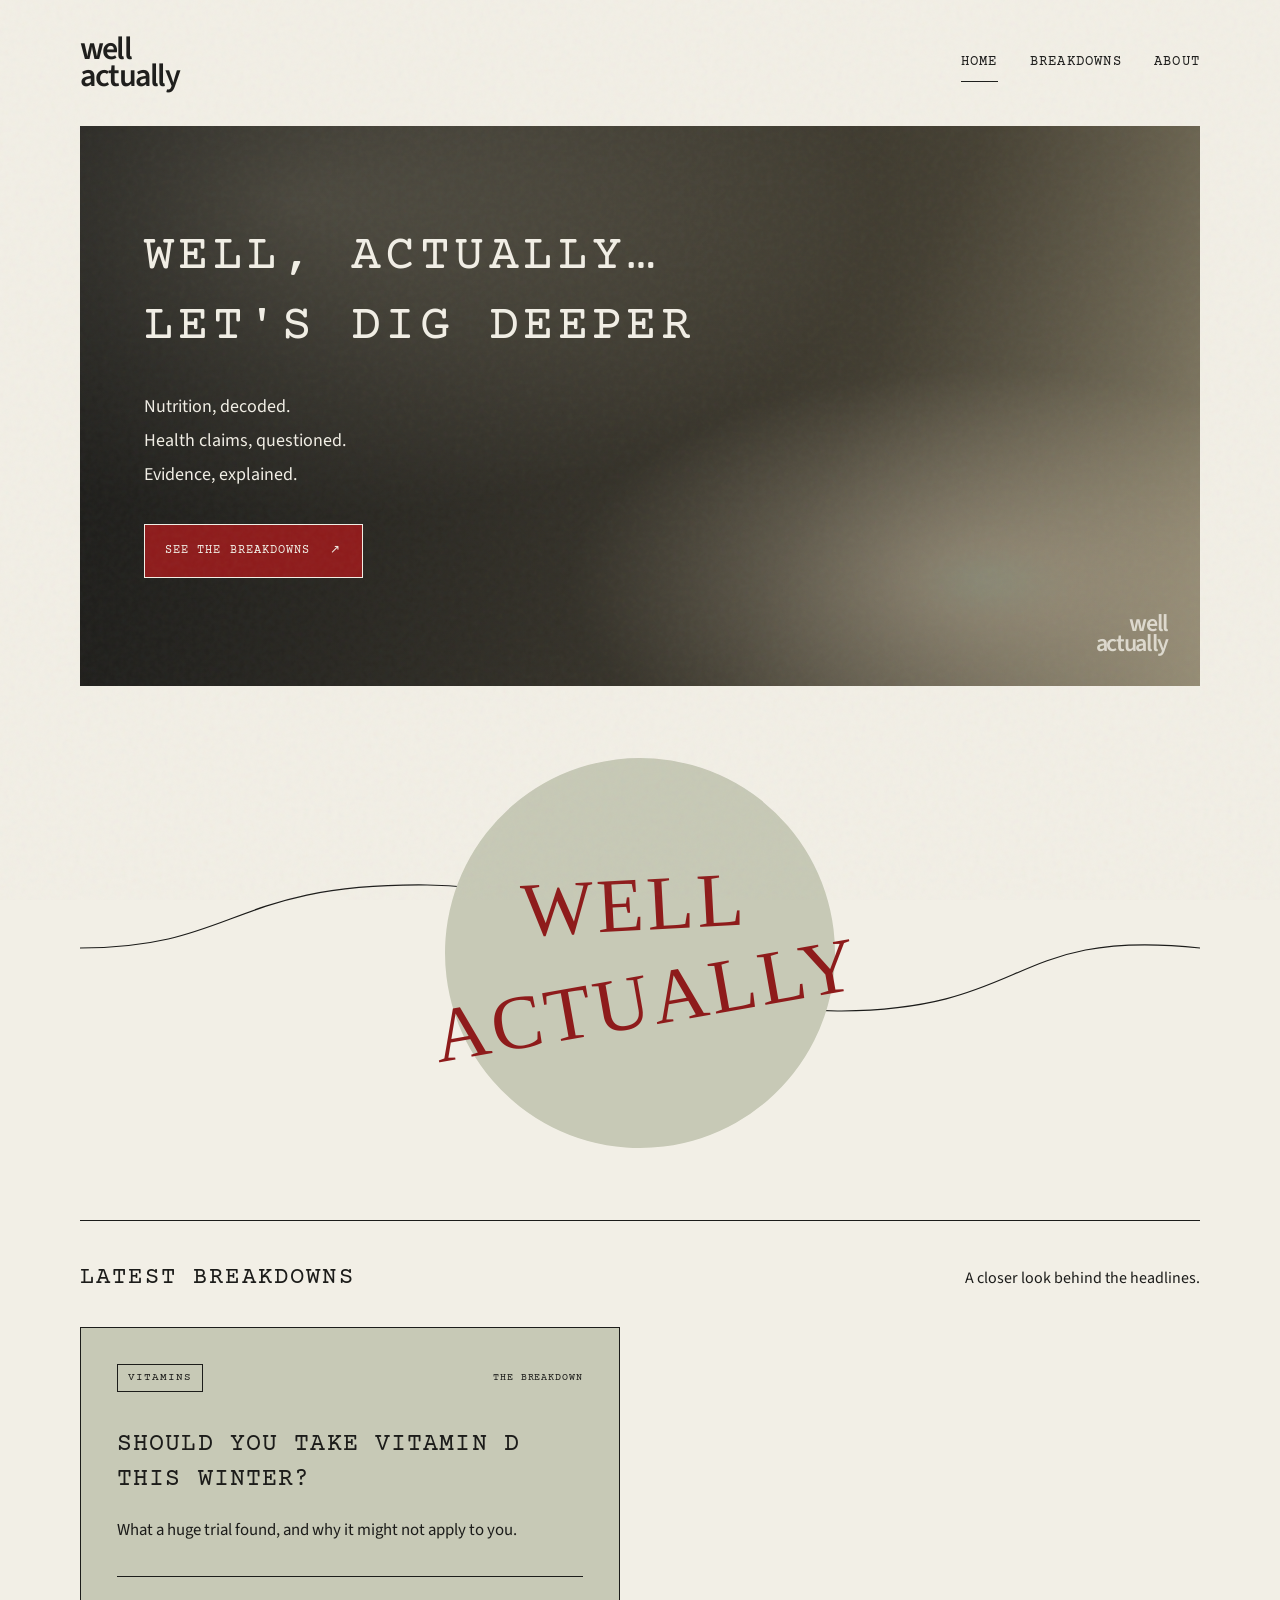
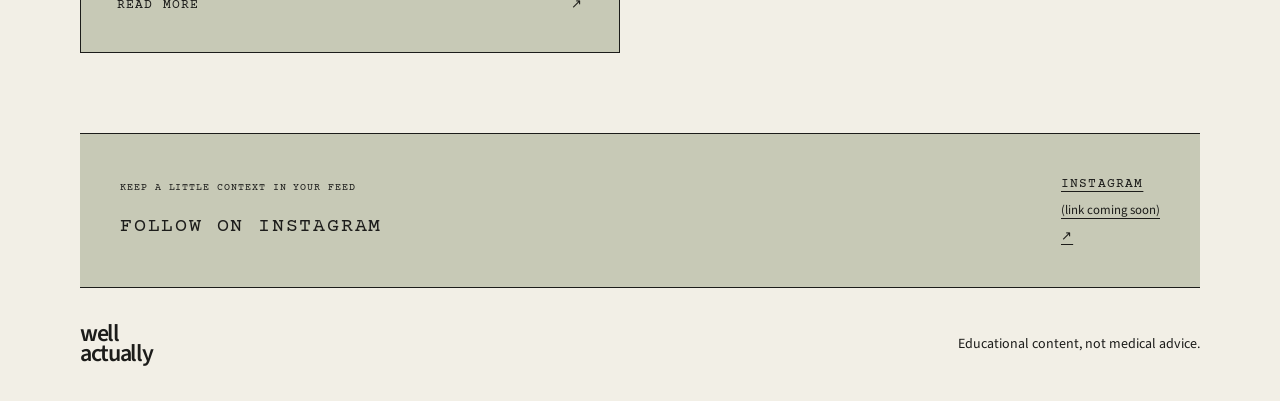
==== index.html @ b3b1f27c "Well Actually Restyle homepage to match Instagram" ====
<!DOCTYPE html>
<html lang="en">
<head>
  <meta charset="UTF-8">
  <meta name="viewport" content="width=device-width, initial-scale=1">
  <meta name="description" content="Well Actually breaks down health and fitness research in plain English. Less hype. More context.">
  <title>Well Actually — Less hype. More context.</title>
  <link rel="preconnect" href="https://fonts.googleapis.com">
  <link rel="preconnect" href="https://fonts.gstatic.com" crossorigin>
  <link href="https://fonts.googleapis.com/css2?family=Chewy&family=Courier+Prime:wght@400;700&family=Source+Sans+3:wght@400;500;600;700&display=swap" rel="stylesheet">
  <link rel="stylesheet" href="style.css">
</head>
<body>
  <a class="skip-link" href="#main">Skip to content</a>

  <!-- Reuse this header and navigation on future pages. -->
  <header class="site-header container">
    <a class="site-name" href="index.html" aria-label="Well Actually home"><span>well</span><span>actually</span></a>
    <nav aria-label="Main navigation">
      <a href="index.html" aria-current="page">Home</a>
      <a href="breakdowns/index.html">Breakdowns</a>
      <a href="about.html">About</a>
    </nav>
  </header>

  <main id="main" class="container">
    <section class="hero" aria-labelledby="hero-title">
      <div class="hero-content">
        <h1 id="hero-title">WELL, ACTUALLY…<br>LET'S DIG DEEPER</h1>
        <p class="hero-summary">Nutrition, decoded.<br>Health claims, questioned.<br>Evidence, explained.</p>
        <a class="button" href="#latest-breakdowns">SEE THE BREAKDOWNS <span aria-hidden="true">↗</span></a>
      </div>
      <span class="hero-watermark" aria-hidden="true">well<br>actually</span>
    </section>

    <!-- A single hand-lettered accent, inspired by the Instagram reel cover. -->
    <div class="brand-interlude" aria-hidden="true">
      <div class="brand-circle"><span>WELL</span><span>ACTUALLY</span></div>
      <svg class="wave-divider" viewBox="0 0 1000 180" fill="none" preserveAspectRatio="none">
        <path d="M0 85 C140 85 135 20 310 22 S510 150 680 148 S830 65 1000 85" />
      </svg>
    </div>

    <section class="latest" id="latest-breakdowns" aria-labelledby="latest-title">
      <div class="section-heading">
        <h2 id="latest-title">Latest breakdowns</h2>
        <p>A closer look behind the headlines.</p>
      </div>
      <!-- Add future articles inside this grid using the same card structure. -->
      <div class="card-grid">
        <article class="breakdown-card">
          <div class="card-top"><span class="tag">Vitamins</span><span class="card-label">The breakdown</span></div>
          <h3>Should you take vitamin D this winter?</h3>
          <p>What a huge trial found, and why it might not apply to you.</p>
          <a class="read-more" href="breakdowns/vitamin-d.html">Read more <span aria-hidden="true">↗</span><span class="visually-hidden"> about vitamin D this winter</span></a>
        </article>
      </div>
    </section>

    <section class="instagram" id="instagram" aria-labelledby="instagram-title">
      <div>
        <p class="eyebrow">Keep a little context in your feed</p>
        <h2 id="instagram-title">Follow on Instagram</h2>
      </div>
      <!-- Replace this placeholder with the real Instagram profile URL. -->
      <a class="instagram-link" href="#instagram">Instagram <span class="placeholder">(link coming soon)</span> <span aria-hidden="true">↗</span></a>
    </section>
  </main>

  <!-- Reuse this footer, including the disclaimer, on every page. -->
  <footer class="site-footer container">
    <a class="footer-name" href="index.html" aria-label="Well Actually home"><span>well</span><span>actually</span></a>
    <p>Educational content, not medical advice.</p>
  </footer>
</body>
</html>
---- style.css ----
/* Brand palette: change colours here to update the entire homepage. */
:root {
  --color-paper: #F2EFE6;
  --color-ink: #1C1C1A;
  --color-sage: #C7C9B6;
  --color-accent: #8E1B1B;
  --color-sepia: #4A4536;
}

/* Small screens are the default. Wider layouts are added at the end. */
* { box-sizing: border-box; }
html { scroll-behavior: smooth; }
body { margin: 0; background: var(--color-paper); color: var(--color-ink); font-family: 'Source Sans 3', Arial, sans-serif; font-size: 1.125rem; line-height: 1.6; }
/* Inline SVG noise adds paper grain without downloading an image.
   It never captures clicks or changes the document layout. */
body::after { content: ''; position: fixed; inset: 0; z-index: 10; pointer-events: none; opacity: .055; background-image: url("data:image/svg+xml,%3Csvg viewBox='0 0 180 180' xmlns='http://www.w3.org/2000/svg'%3E%3Cfilter id='grain'%3E%3CfeTurbulence type='fractalNoise' baseFrequency='.85' numOctaves='3' stitchTiles='stitch'/%3E%3C/filter%3E%3Cpath filter='url(%23grain)' opacity='.8' d='M0 0h180v180H0z'/%3E%3C/svg%3E"); }
a { color: inherit; text-underline-offset: .3em; }
a:hover { color: var(--color-accent); }
a:focus-visible { outline: 2px solid currentColor; outline-offset: 6px; }
h1, h2, h3, nav, .eyebrow, .tag, .card-label, .button, .read-more, .instagram-link { font-family: 'Courier Prime', 'Courier New', monospace; font-weight: 400; text-transform: uppercase; letter-spacing: .09em; }
h1, h2, h3, p { margin-top: 0; }
.container { width: min(1120px, calc(100% - 40px)); margin-inline: auto; }
.site-header { display: flex; flex-wrap: wrap; justify-content: space-between; align-items: center; gap: 24px; padding-block: 28px; }
/* The lowercase stacked logo is intentionally different from the headings. */
.site-name, .footer-name, .hero-watermark { font-family: 'Source Sans 3', Arial, sans-serif; font-weight: 600; line-height: .85; letter-spacing: -.055em; text-decoration: none; }
.site-name { font-size: 2rem; }
.site-name span, .footer-name span { display: block; }
nav { display: flex; flex-wrap: wrap; gap: 20px; font-size: .75rem; }
nav a { text-decoration: none; padding-block: 7px; }
nav a[aria-current='page'] { border-bottom: 1px solid var(--color-ink); }
.hero { position: relative; isolation: isolate; overflow: hidden; background: var(--color-sepia); color: var(--color-paper); padding: 64px 24px 100px; min-height: 490px; display: flex; align-items: center; }
/* Drop your photo at images/hero.jpg. If absent, the gradients remain visible.
   The dark overlay keeps the headline legible over both the photo and fallback. */
.hero::before { content: ''; position: absolute; inset: -12px; z-index: -2; background-image: url('images/hero.jpg'), radial-gradient(ellipse at 80% 80%, var(--color-paper) 0%, transparent 32%), radial-gradient(ellipse at 20% 15%, var(--color-sage) 0%, transparent 45%), linear-gradient(115deg, var(--color-ink), var(--color-sepia) 65%, var(--color-sage)); background-size: cover; background-position: center; filter: blur(3px) sepia(.45); }
.hero::after { content: ''; position: absolute; inset: 0; z-index: -1; background: linear-gradient(90deg, color-mix(in srgb, var(--color-ink) 85%, transparent), color-mix(in srgb, var(--color-sepia) 55%, transparent)); }
.hero-content { max-width: 760px; }
h1 { font-size: clamp(1.65rem, 4vw, 3.1rem); line-height: 1.4; margin-bottom: 28px; }
.hero-summary { font-size: 1.125rem; line-height: 1.9; margin-bottom: 32px; }
.button { display: inline-flex; align-items: center; gap: 20px; padding: 16px 20px; background: var(--color-accent); color: var(--color-paper); font-size: .75rem; text-decoration: none; border: 1px solid var(--color-paper); }
.button:hover { background: var(--color-paper); color: var(--color-accent); }
.hero-watermark { position: absolute; right: 24px; bottom: 24px; font-size: 1.5rem; text-align: right; opacity: .8; }
/* Only this one decorative brand moment uses the marker-style font. */
.brand-interlude { position: relative; display: grid; place-items: center; padding-block: 60px; }
.brand-circle { position: relative; z-index: 1; width: min(340px, 85%); aspect-ratio: 1; border-radius: 50%; background: var(--color-sage); color: var(--color-accent); display: flex; flex-direction: column; align-items: center; justify-content: center; font-family: 'Chewy', cursive; font-size: clamp(2.5rem, 10vw, 4.4rem); line-height: 1.25; letter-spacing: .04em; transform: rotate(-7deg); }
.brand-circle span:first-child { transform: rotate(4deg); }
.brand-circle span:last-child { transform: rotate(-3deg); }
.wave-divider { position: absolute; width: 100%; height: 180px; top: 50%; transform: translateY(-50%); color: var(--color-ink); }
.wave-divider path { stroke: currentColor; stroke-width: 1.2; vector-effect: non-scaling-stroke; stroke-linecap: round; }
.latest { border-top: 1px solid var(--color-ink); padding-block: 36px 64px; scroll-margin-top: 24px; }
.section-heading { margin-bottom: 32px; }
h2 { font-size: 1.5rem; line-height: 1.4; margin-bottom: 12px; }
.section-heading p { font-size: 1rem; margin: 0; }
/* Future cards flow into additional columns when there is enough room. */
.card-grid { display: grid; grid-template-columns: repeat(auto-fit, minmax(min(100%, 320px), 1fr)); gap: 24px; }
.breakdown-card { display: flex; flex-direction: column; max-width: 540px; padding: 28px; background: var(--color-sage); border: 1px solid var(--color-ink); }
.card-top { display: flex; flex-wrap: wrap; align-items: center; justify-content: space-between; gap: 12px; margin-bottom: 36px; }
.tag { border: 1px solid var(--color-ink); padding: 4px 10px; font-size: .7rem; }
.card-label { font-size: .65rem; }
h3 { font-size: 1.55rem; line-height: 1.4; margin-bottom: 20px; letter-spacing: .045em; }
.breakdown-card p { font-size: 1.05rem; margin-bottom: 32px; }
.read-more { display: flex; justify-content: space-between; margin-top: auto; padding-top: 18px; border-top: 1px solid var(--color-ink); font-size: .8rem; text-decoration: none; }
.read-more:hover { text-decoration: underline; }
.instagram { display: flex; flex-wrap: wrap; justify-content: space-between; align-items: center; gap: 28px; padding: 32px 24px; background: var(--color-sage); border-block: 1px solid var(--color-ink); }
.eyebrow { font-size: .65rem; margin-bottom: 16px; }
.instagram h2 { margin: 0; font-size: 1.25rem; }
.instagram-link { font-size: .8rem; }
.placeholder { display: block; margin-block: 6px; font-family: 'Source Sans 3', Arial, sans-serif; text-transform: none; letter-spacing: 0; }
.site-footer { display: flex; flex-wrap: wrap; justify-content: space-between; align-items: center; gap: 24px; padding-block: 36px; }
.footer-name { font-size: 1.5rem; }
.site-footer p { font-size: .875rem; margin: 0; }
/* Hidden labels remain readable by assistive technology. */
.visually-hidden, .skip-link:not(:focus) { position: absolute; width: 1px; height: 1px; padding: 0; overflow: hidden; clip-path: inset(50%); white-space: nowrap; }
.skip-link:focus { display: block; padding: 12px 20px; background: var(--color-ink); color: var(--color-paper); }
@media (min-width: 720px) {
  .container { width: min(1120px, calc(100% - 96px)); }
  .site-header { padding-block: 36px; }
  nav { gap: 32px; font-size: .85rem; }
  .hero { padding: 88px 64px 100px; min-height: 560px; }
  .hero-watermark { right: 32px; bottom: 32px; }
  .brand-interlude { padding-block: 72px; }
  .brand-circle { width: 390px; font-size: 4.8rem; }
  .section-heading { display: flex; align-items: baseline; justify-content: space-between; gap: 24px; }
  .section-heading h2 { margin: 0; }
  .breakdown-card { padding: 36px; }
  .latest { padding-block: 40px 80px; }
  .instagram { padding: 40px; }
}
@media (prefers-reduced-motion: reduce) {
  html { scroll-behavior: auto; }
}
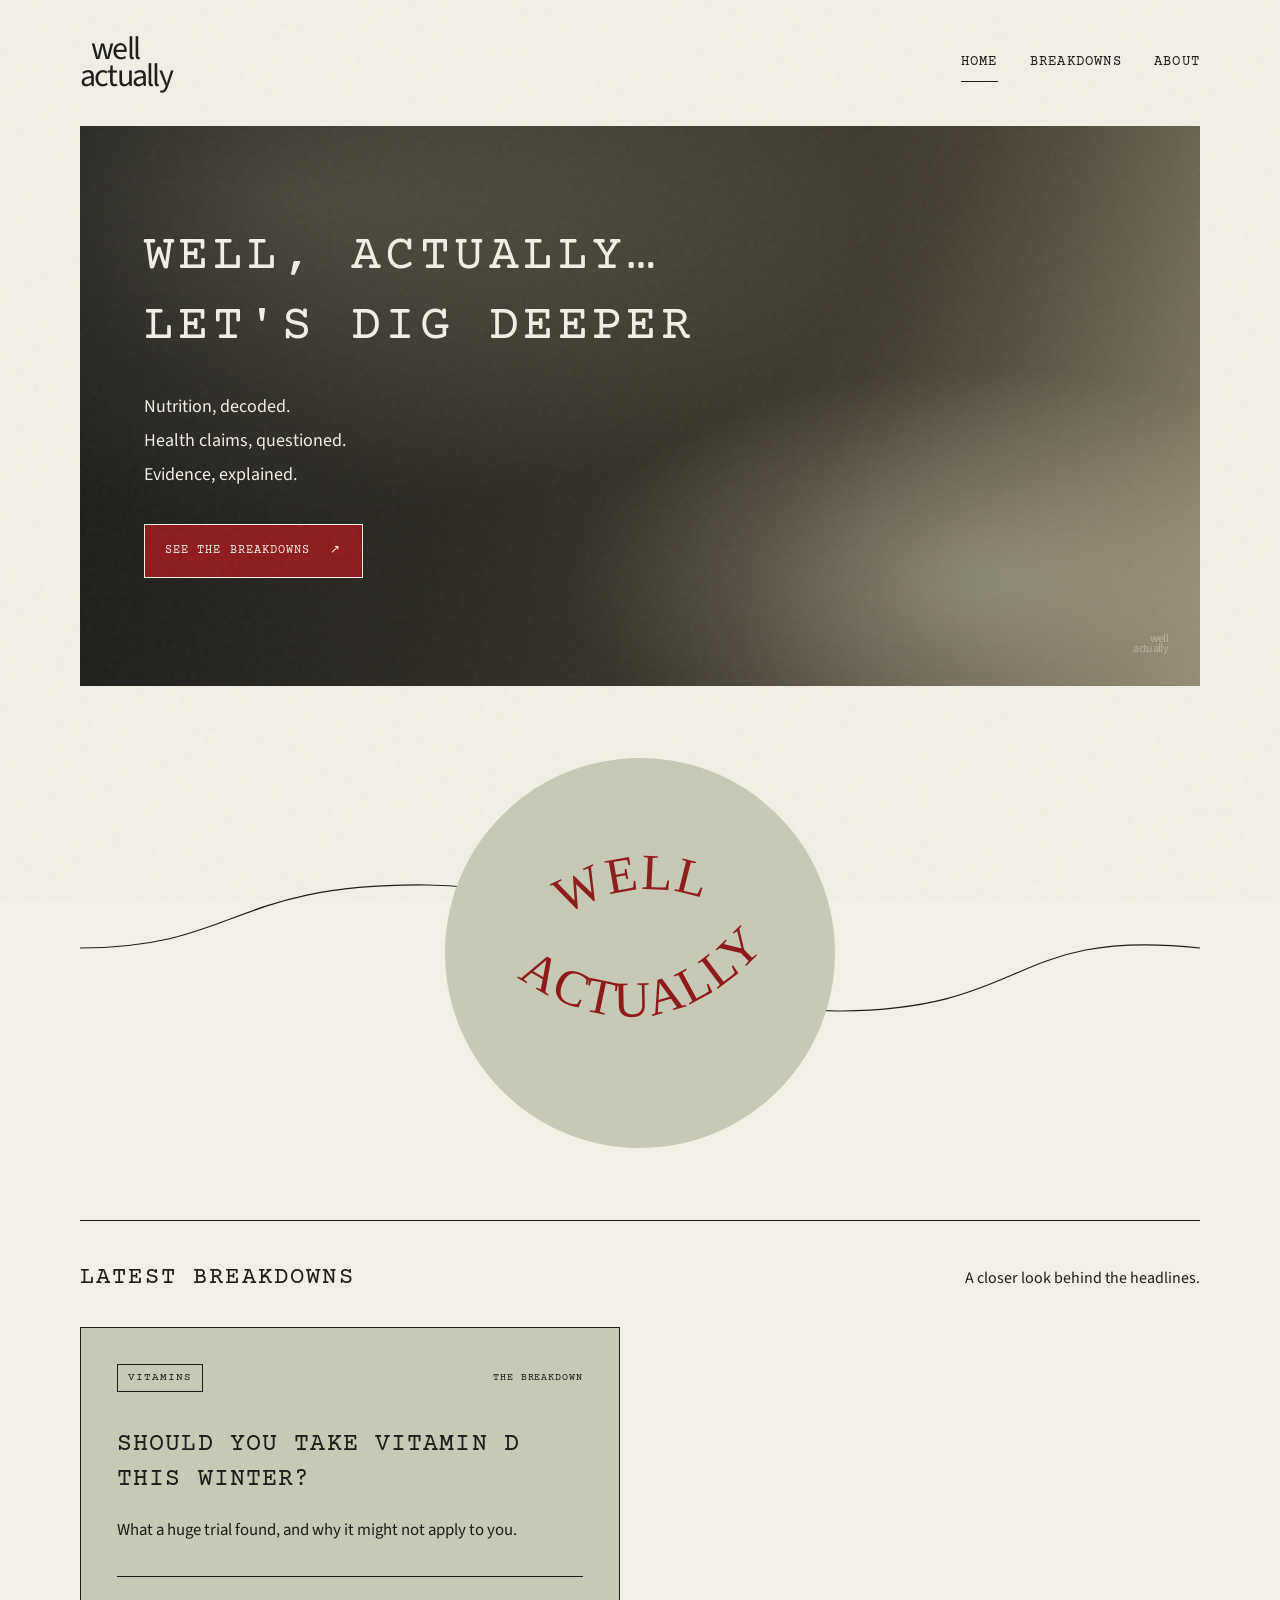
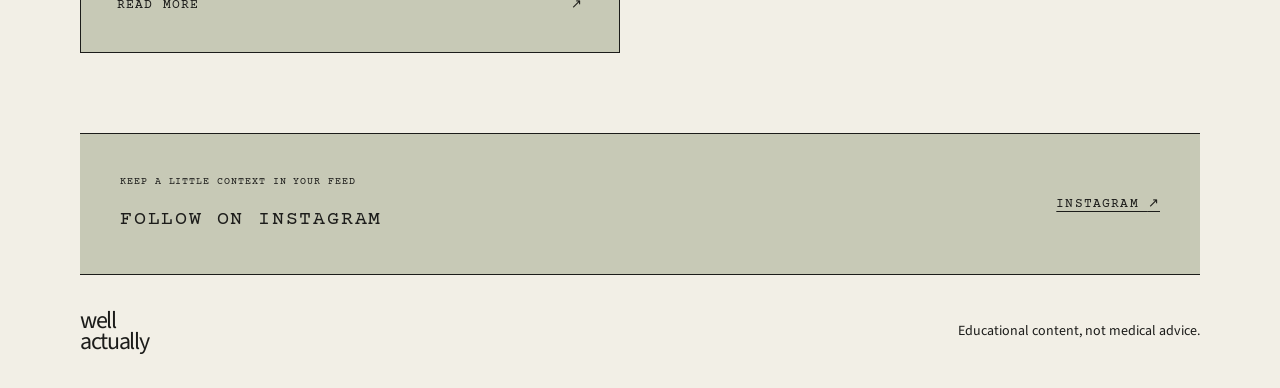
==== commit 1b691763: "Fixed Fix watermark, circle text and Instagram link" ====
--- a/index.html
+++ b/index.html
@@ -30,12 +30,21 @@
         <p class="hero-summary">Nutrition, decoded.<br>Health claims, questioned.<br>Evidence, explained.</p>
         <a class="button" href="#latest-breakdowns">SEE THE BREAKDOWNS <span aria-hidden="true">↗</span></a>
       </div>
-      <span class="hero-watermark" aria-hidden="true">well<br>actually</span>
+      <span class="hero-watermark" aria-hidden="true"><span>well</span><span>actually</span></span>
     </section>
 
     <!-- A single hand-lettered accent, inspired by the Instagram reel cover. -->
     <div class="brand-interlude" aria-hidden="true">
-      <div class="brand-circle"><span>WELL</span><span>ACTUALLY</span></div>
+      <div class="brand-circle">
+        <svg class="brand-lettering" viewBox="0 0 300 300" role="presentation" aria-hidden="true">
+          <defs>
+            <path id="brand-top-curve" d="M 38 158 Q 150 45 262 158" />
+            <path id="brand-bottom-curve" d="M 38 142 Q 150 255 262 142" />
+          </defs>
+          <text><textPath href="#brand-top-curve" startOffset="50%" text-anchor="middle">WELL</textPath></text>
+          <text><textPath href="#brand-bottom-curve" startOffset="50%" text-anchor="middle">ACTUALLY</textPath></text>
+        </svg>
+      </div>
       <svg class="wave-divider" viewBox="0 0 1000 180" fill="none" preserveAspectRatio="none">
         <path d="M0 85 C140 85 135 20 310 22 S510 150 680 148 S830 65 1000 85" />
       </svg>
@@ -62,8 +71,7 @@
         <p class="eyebrow">Keep a little context in your feed</p>
         <h2 id="instagram-title">Follow on Instagram</h2>
       </div>
-      <!-- Replace this placeholder with the real Instagram profile URL. -->
-      <a class="instagram-link" href="#instagram">Instagram <span class="placeholder">(link coming soon)</span> <span aria-hidden="true">↗</span></a>
+      <a class="instagram-link" href="https://www.instagram.com/well.actually.info/" target="_blank" rel="noopener noreferrer">Instagram <span aria-hidden="true">↗</span></a>
     </section>
   </main>
 
--- a/style.css
+++ b/style.css
@@ -22,9 +22,10 @@
 .container { width: min(1120px, calc(100% - 40px)); margin-inline: auto; }
 .site-header { display: flex; flex-wrap: wrap; justify-content: space-between; align-items: center; gap: 24px; padding-block: 28px; }
 /* The lowercase stacked logo is intentionally different from the headings. */
-.site-name, .footer-name, .hero-watermark { font-family: 'Source Sans 3', Arial, sans-serif; font-weight: 600; line-height: .85; letter-spacing: -.055em; text-decoration: none; }
+.site-name, .footer-name, .hero-watermark { font-family: 'Source Sans 3', Arial, sans-serif; font-weight: 400; line-height: .85; letter-spacing: -.055em; text-decoration: none; }
 .site-name { font-size: 2rem; }
 .site-name span, .footer-name span { display: block; }
+.site-name span:first-child, .hero-watermark span:first-child { margin-left: .35em; }
 nav { display: flex; flex-wrap: wrap; gap: 20px; font-size: .75rem; }
 nav a { text-decoration: none; padding-block: 7px; }
 nav a[aria-current='page'] { border-bottom: 1px solid var(--color-ink); }
@@ -38,12 +39,13 @@
 .hero-summary { font-size: 1.125rem; line-height: 1.9; margin-bottom: 32px; }
 .button { display: inline-flex; align-items: center; gap: 20px; padding: 16px 20px; background: var(--color-accent); color: var(--color-paper); font-size: .75rem; text-decoration: none; border: 1px solid var(--color-paper); }
 .button:hover { background: var(--color-paper); color: var(--color-accent); }
-.hero-watermark { position: absolute; right: 24px; bottom: 24px; font-size: 1.5rem; text-align: right; opacity: .8; }
+.hero-watermark { position: absolute; right: 24px; bottom: 24px; font-size: .75rem; text-align: right; opacity: .4; }
+.hero-watermark span { display: block; }
 /* Only this one decorative brand moment uses the marker-style font. */
 .brand-interlude { position: relative; display: grid; place-items: center; padding-block: 60px; }
-.brand-circle { position: relative; z-index: 1; width: min(340px, 85%); aspect-ratio: 1; border-radius: 50%; background: var(--color-sage); color: var(--color-accent); display: flex; flex-direction: column; align-items: center; justify-content: center; font-family: 'Chewy', cursive; font-size: clamp(2.5rem, 10vw, 4.4rem); line-height: 1.25; letter-spacing: .04em; transform: rotate(-7deg); }
-.brand-circle span:first-child { transform: rotate(4deg); }
-.brand-circle span:last-child { transform: rotate(-3deg); }
+.brand-circle { position: relative; z-index: 1; width: min(340px, 85%); aspect-ratio: 1; border-radius: 50%; overflow: hidden; background: var(--color-sage); color: var(--color-accent); transform: rotate(-7deg); }
+.brand-lettering { display: block; width: 100%; height: 100%; overflow: visible; }
+.brand-lettering text { fill: currentColor; font-family: 'Chewy', cursive; font-size: 39px; letter-spacing: 1px; }
 .wave-divider { position: absolute; width: 100%; height: 180px; top: 50%; transform: translateY(-50%); color: var(--color-ink); }
 .wave-divider path { stroke: currentColor; stroke-width: 1.2; vector-effect: non-scaling-stroke; stroke-linecap: round; }
 .latest { border-top: 1px solid var(--color-ink); padding-block: 36px 64px; scroll-margin-top: 24px; }
@@ -78,7 +80,7 @@
   .hero { padding: 88px 64px 100px; min-height: 560px; }
   .hero-watermark { right: 32px; bottom: 32px; }
   .brand-interlude { padding-block: 72px; }
-  .brand-circle { width: 390px; font-size: 4.8rem; }
+  .brand-circle { width: 390px; }
   .section-heading { display: flex; align-items: baseline; justify-content: space-between; gap: 24px; }
   .section-heading h2 { margin: 0; }
   .breakdown-card { padding: 36px; }
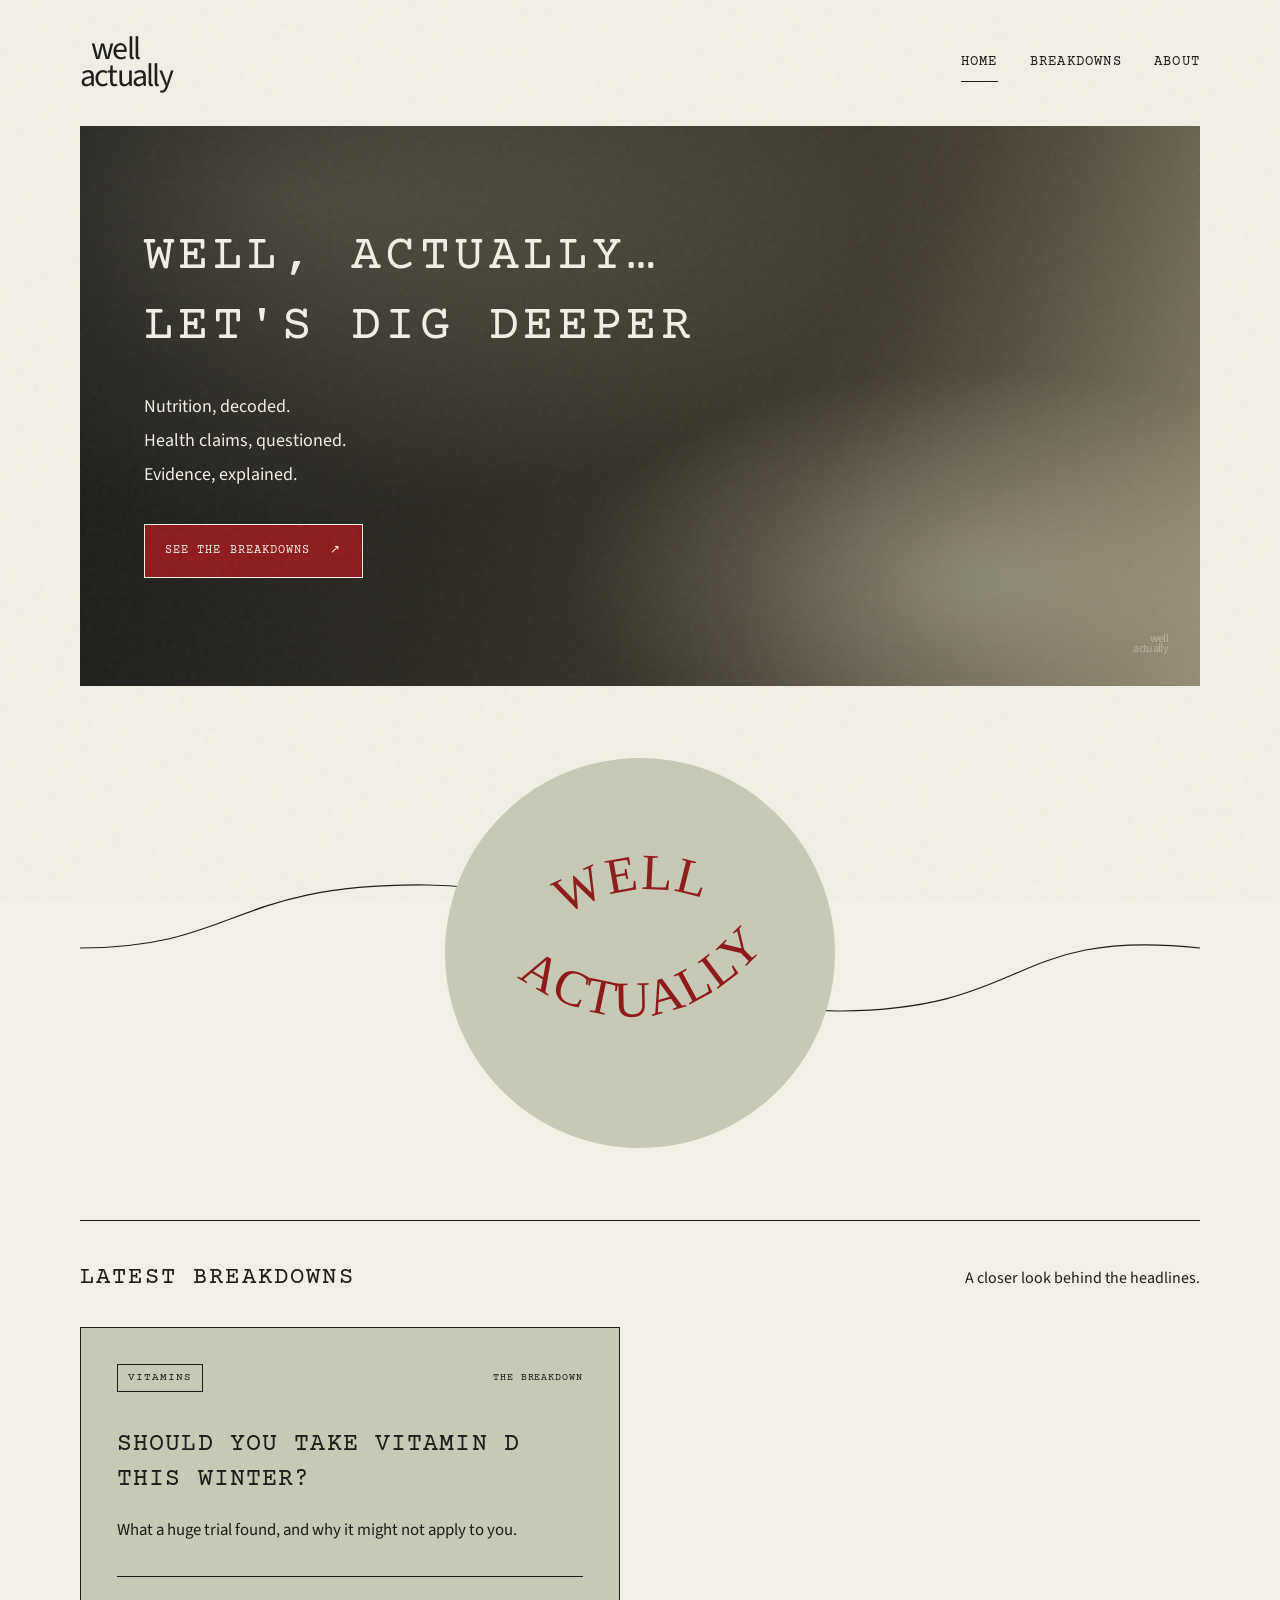
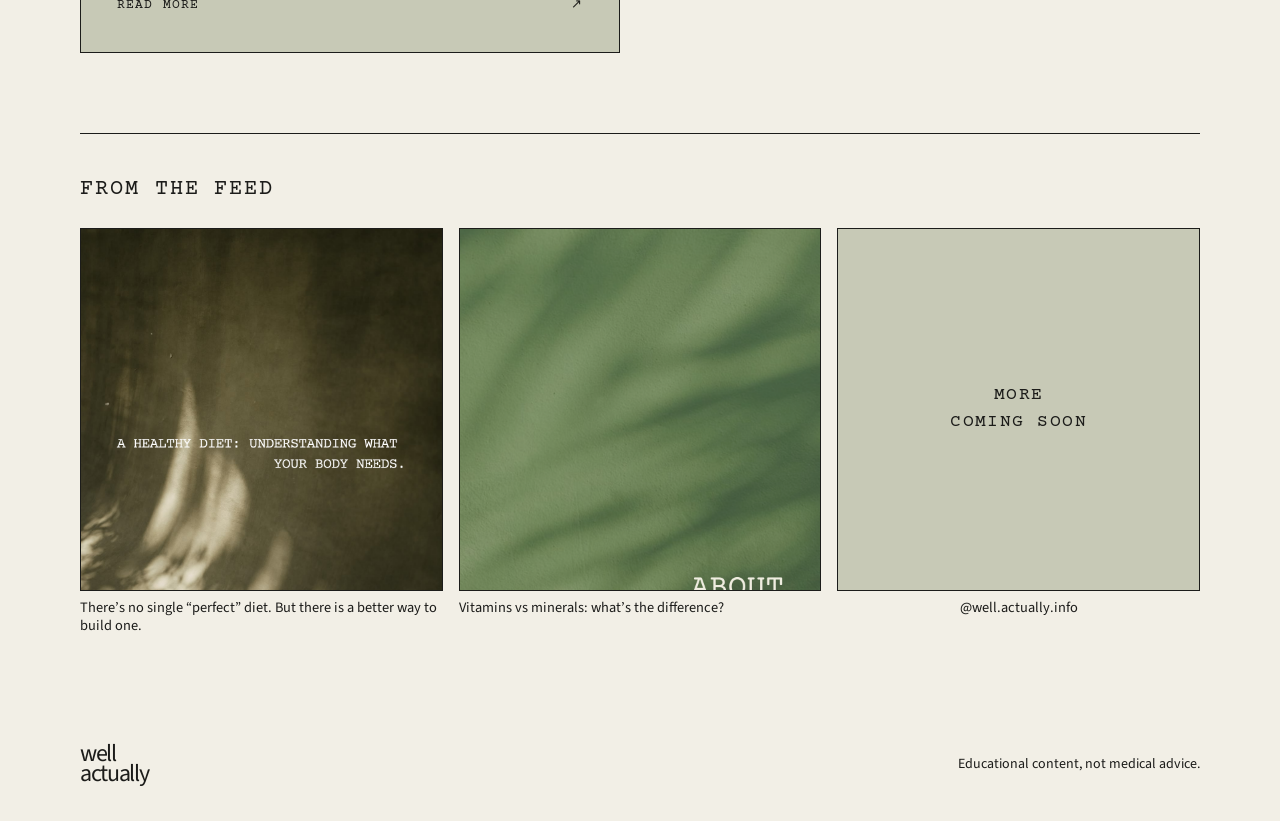
==== commit dd9deed3: "Add Instagram grid" ====
--- a/index.html
+++ b/index.html
@@ -18,7 +18,7 @@
     <a class="site-name" href="index.html" aria-label="Well Actually home"><span>well</span><span>actually</span></a>
     <nav aria-label="Main navigation">
       <a href="index.html" aria-current="page">Home</a>
-      <a href="breakdowns/index.html">Breakdowns</a>
+      <a href="breakdowns.html">Breakdowns</a>
       <a href="about.html">About</a>
     </nav>
   </header>
@@ -66,12 +66,26 @@
       </div>
     </section>
 
-    <section class="instagram" id="instagram" aria-labelledby="instagram-title">
-      <div>
-        <p class="eyebrow">Keep a little context in your feed</p>
-        <h2 id="instagram-title">Follow on Instagram</h2>
+    <section class="feed-section" id="instagram" aria-labelledby="feed-title">
+      <h2 id="feed-title">From the Feed</h2>
+      <div class="feed-grid">
+        <!-- To add a post, copy one .feed-tile block and paste it before .more-tile.
+             Replace its image, alt text, Instagram URL and caption. Keep .more-tile last. -->
+        <a class="feed-tile" href="https://www.instagram.com/p/DeOqAq1DMah/?utm_source=ig_web_copy_link&amp;xtok=MzRlODBiNWFlZA==&amp;srtk=MzRlODBiNWFlZA==" target="_blank" rel="noopener noreferrer">
+          <span class="feed-image-frame"><img src="images/instagram/post-1.jpg.png" alt="Health Diet" loading="lazy"></span>
+          <span class="feed-caption">There’s no single “perfect” diet. But there is a better way to build one.</span>
+        </a>
+
+        <a class="feed-tile" href="https://www.instagram.com/p/DehmZGQDOrT/?utm_source=ig_web_copy_link&amp;exln=MzRlODBiNWFlZA==&amp;srtk=MzRlODBiNWFlZA==" target="_blank" rel="noopener noreferrer">
+          <span class="feed-image-frame"><img src="images/instagram/post-2.jpg.png" alt="Micronutrients" loading="lazy"></span>
+          <span class="feed-caption">Vitamins vs minerals: what’s the difference?</span>
+        </a>
+
+        <a class="feed-tile more-tile" href="https://www.instagram.com/well.actually.info/" target="_blank" rel="noopener noreferrer">
+          <span class="more-square"><span>More<br>Coming Soon</span></span>
+          <span class="feed-caption">@well.actually.info</span>
+        </a>
       </div>
-      <a class="instagram-link" href="https://www.instagram.com/well.actually.info/" target="_blank" rel="noopener noreferrer">Instagram <span aria-hidden="true">↗</span></a>
     </section>
   </main>
 
--- a/style.css
+++ b/style.css
@@ -17,7 +17,7 @@
 a { color: inherit; text-underline-offset: .3em; }
 a:hover { color: var(--color-accent); }
 a:focus-visible { outline: 2px solid currentColor; outline-offset: 6px; }
-h1, h2, h3, nav, .eyebrow, .tag, .card-label, .button, .read-more, .instagram-link { font-family: 'Courier Prime', 'Courier New', monospace; font-weight: 400; text-transform: uppercase; letter-spacing: .09em; }
+h1, h2, h3, nav, .eyebrow, .tag, .card-label, .button, .read-more { font-family: 'Courier Prime', 'Courier New', monospace; font-weight: 400; text-transform: uppercase; letter-spacing: .09em; }
 h1, h2, h3, p { margin-top: 0; }
 .container { width: min(1120px, calc(100% - 40px)); margin-inline: auto; }
 .site-header { display: flex; flex-wrap: wrap; justify-content: space-between; align-items: center; gap: 24px; padding-block: 28px; }
@@ -62,14 +62,61 @@
 .breakdown-card p { font-size: 1.05rem; margin-bottom: 32px; }
 .read-more { display: flex; justify-content: space-between; margin-top: auto; padding-top: 18px; border-top: 1px solid var(--color-ink); font-size: .8rem; text-decoration: none; }
 .read-more:hover { text-decoration: underline; }
-.instagram { display: flex; flex-wrap: wrap; justify-content: space-between; align-items: center; gap: 28px; padding: 32px 24px; background: var(--color-sage); border-block: 1px solid var(--color-ink); }
 .eyebrow { font-size: .65rem; margin-bottom: 16px; }
-.instagram h2 { margin: 0; font-size: 1.25rem; }
-.instagram-link { font-size: .8rem; }
-.placeholder { display: block; margin-block: 6px; font-family: 'Source Sans 3', Arial, sans-serif; text-transform: none; letter-spacing: 0; }
+.feed-section { padding-block: 32px 56px; border-top: 1px solid var(--color-ink); }
+.feed-section h2 { margin-bottom: 20px; font-size: 1.35rem; }
+/* Keep two columns on phones and add a third column on wider screens. */
+.feed-grid { display: grid; grid-template-columns: repeat(2, minmax(0, 1fr)); gap: 12px; }
+.feed-tile { min-width: 0; display: flex; flex-direction: column; gap: 8px; color: var(--color-ink); text-decoration: none; }
+.feed-image-frame, .more-square { display: grid; aspect-ratio: 1; overflow: hidden; border: 1px solid var(--color-ink); background: var(--color-sage); }
+.feed-image-frame img { display: block; width: 100%; height: 100%; object-fit: cover; transition: transform 180ms ease, opacity 180ms ease; }
+.feed-tile:hover .feed-image-frame img, .feed-tile:focus-visible .feed-image-frame img { transform: scale(1.035); opacity: .9; }
+.feed-caption { display: -webkit-box; min-height: 2.6em; overflow: hidden; color: var(--color-ink); font-size: .9rem; line-height: 1.3; -webkit-box-orient: vertical; -webkit-line-clamp: 2; }
+.more-square { place-items: center; padding: 12px; background: var(--color-sage); }
+.more-square > span { font-family: 'Courier Prime', 'Courier New', monospace; font-size: clamp(.75rem, 3vw, 1.15rem); letter-spacing: .08em; line-height: 1.5; text-align: center; text-transform: uppercase; }
+.more-tile .feed-caption { text-align: center; }
 .site-footer { display: flex; flex-wrap: wrap; justify-content: space-between; align-items: center; gap: 24px; padding-block: 36px; }
 .footer-name { font-size: 1.5rem; }
 .site-footer p { font-size: .875rem; margin: 0; }
+/* Article pages reuse the same paper, grain, type and colours as the homepage. */
+.article-page { padding-bottom: 56px; }
+.article-header { max-width: 760px; padding-block: 48px 36px; border-bottom: 1px solid var(--color-ink); }
+.article-header .tag { display: inline-block; margin-bottom: 24px; }
+.article-header h1 { margin-bottom: 20px; }
+.article-intro { max-width: 620px; margin-bottom: 0; font-size: 1.15rem; }
+.article-content { max-width: 760px; }
+.article-section { padding-block: 32px; border-bottom: 1px solid var(--color-ink); }
+.article-section h2, .bottom-line h2, .reel-section h2 { font-size: 1.25rem; margin-bottom: 16px; }
+.article-section p, .bottom-line p, .sources li { max-width: 680px; margin-bottom: 0; }
+.bottom-line { margin-block: 32px; padding: 24px; background: var(--color-sage); border: 1px solid var(--color-ink); }
+.reel-section { padding-block: 32px; }
+.reel-placeholder { display: grid; min-height: 220px; place-items: center; padding: 24px; border: 1px dashed var(--color-ink); background: color-mix(in srgb, var(--color-sage) 45%, var(--color-paper)); font-family: 'Courier Prime', 'Courier New', monospace; font-size: .8rem; letter-spacing: .08em; text-align: center; }
+.back-link { display: inline-block; margin-top: 16px; font-family: 'Courier Prime', 'Courier New', monospace; font-size: .8rem; letter-spacing: .06em; text-transform: uppercase; }
+.sources ol { padding-left: 1.5rem; }
+.sources li + li { margin-top: 12px; }
+/* Listing and About pages share the homepage's editorial spacing and colors. */
+.listing-page, .about-page { padding-bottom: 56px; }
+.listing-header { max-width: 760px; padding-block: 48px 36px; border-bottom: 1px solid var(--color-ink); }
+.listing-header .eyebrow { margin-bottom: 14px; }
+.listing-header h1 { margin-bottom: 18px; }
+.listing-header > p:last-child { margin-bottom: 0; }
+.filter-bar { display: flex; flex-wrap: wrap; gap: 10px; padding-block: 24px; }
+.filter-button { min-height: 42px; padding: 9px 14px; border: 1px solid var(--color-ink); background: transparent; color: var(--color-ink); font-family: 'Courier Prime', 'Courier New', monospace; font-size: .75rem; letter-spacing: .08em; text-transform: uppercase; cursor: pointer; }
+.filter-button:hover, .filter-button[aria-pressed='true'] { background: var(--color-accent); color: var(--color-paper); border-color: var(--color-accent); }
+.filter-button:focus-visible { outline: 2px solid var(--color-accent); outline-offset: 3px; }
+.listing-grid { padding-bottom: 24px; }
+.listing-grid .breakdown-card[hidden] { display: none; }
+.filter-status { padding: 20px; border: 1px solid var(--color-ink); background: var(--color-sage); }
+.filter-status[hidden] { display: none; }
+.listing-grid h2 { font-size: 1.55rem; line-height: 1.4; margin-bottom: 20px; }
+.about-sections { max-width: 760px; }
+.about-section { padding-block: 32px; border-bottom: 1px solid var(--color-ink); }
+.about-section h2 { margin-bottom: 18px; font-size: 1.25rem; }
+.about-section p { margin-bottom: 0; }
+.study-checklist { margin: 0; padding-left: 1.25rem; }
+.study-checklist li { padding-block: 8px; }
+.study-checklist strong { display: block; font-family: 'Courier Prime', 'Courier New', monospace; font-size: .9rem; font-weight: 400; letter-spacing: .05em; text-transform: uppercase; }
+.study-checklist span { display: block; margin-top: 4px; }
 /* Hidden labels remain readable by assistive technology. */
 .visually-hidden, .skip-link:not(:focus) { position: absolute; width: 1px; height: 1px; padding: 0; overflow: hidden; clip-path: inset(50%); white-space: nowrap; }
 .skip-link:focus { display: block; padding: 12px 20px; background: var(--color-ink); color: var(--color-paper); }
@@ -85,8 +132,11 @@
   .section-heading h2 { margin: 0; }
   .breakdown-card { padding: 36px; }
   .latest { padding-block: 40px 80px; }
-  .instagram { padding: 40px; }
+  .feed-section { padding-block: 40px 72px; }
+  .feed-section h2 { margin-bottom: 24px; }
+  .feed-grid { grid-template-columns: repeat(3, minmax(0, 1fr)); gap: 16px; }
 }
 @media (prefers-reduced-motion: reduce) {
   html { scroll-behavior: auto; }
+  .feed-image-frame img { transition: none; }
 }
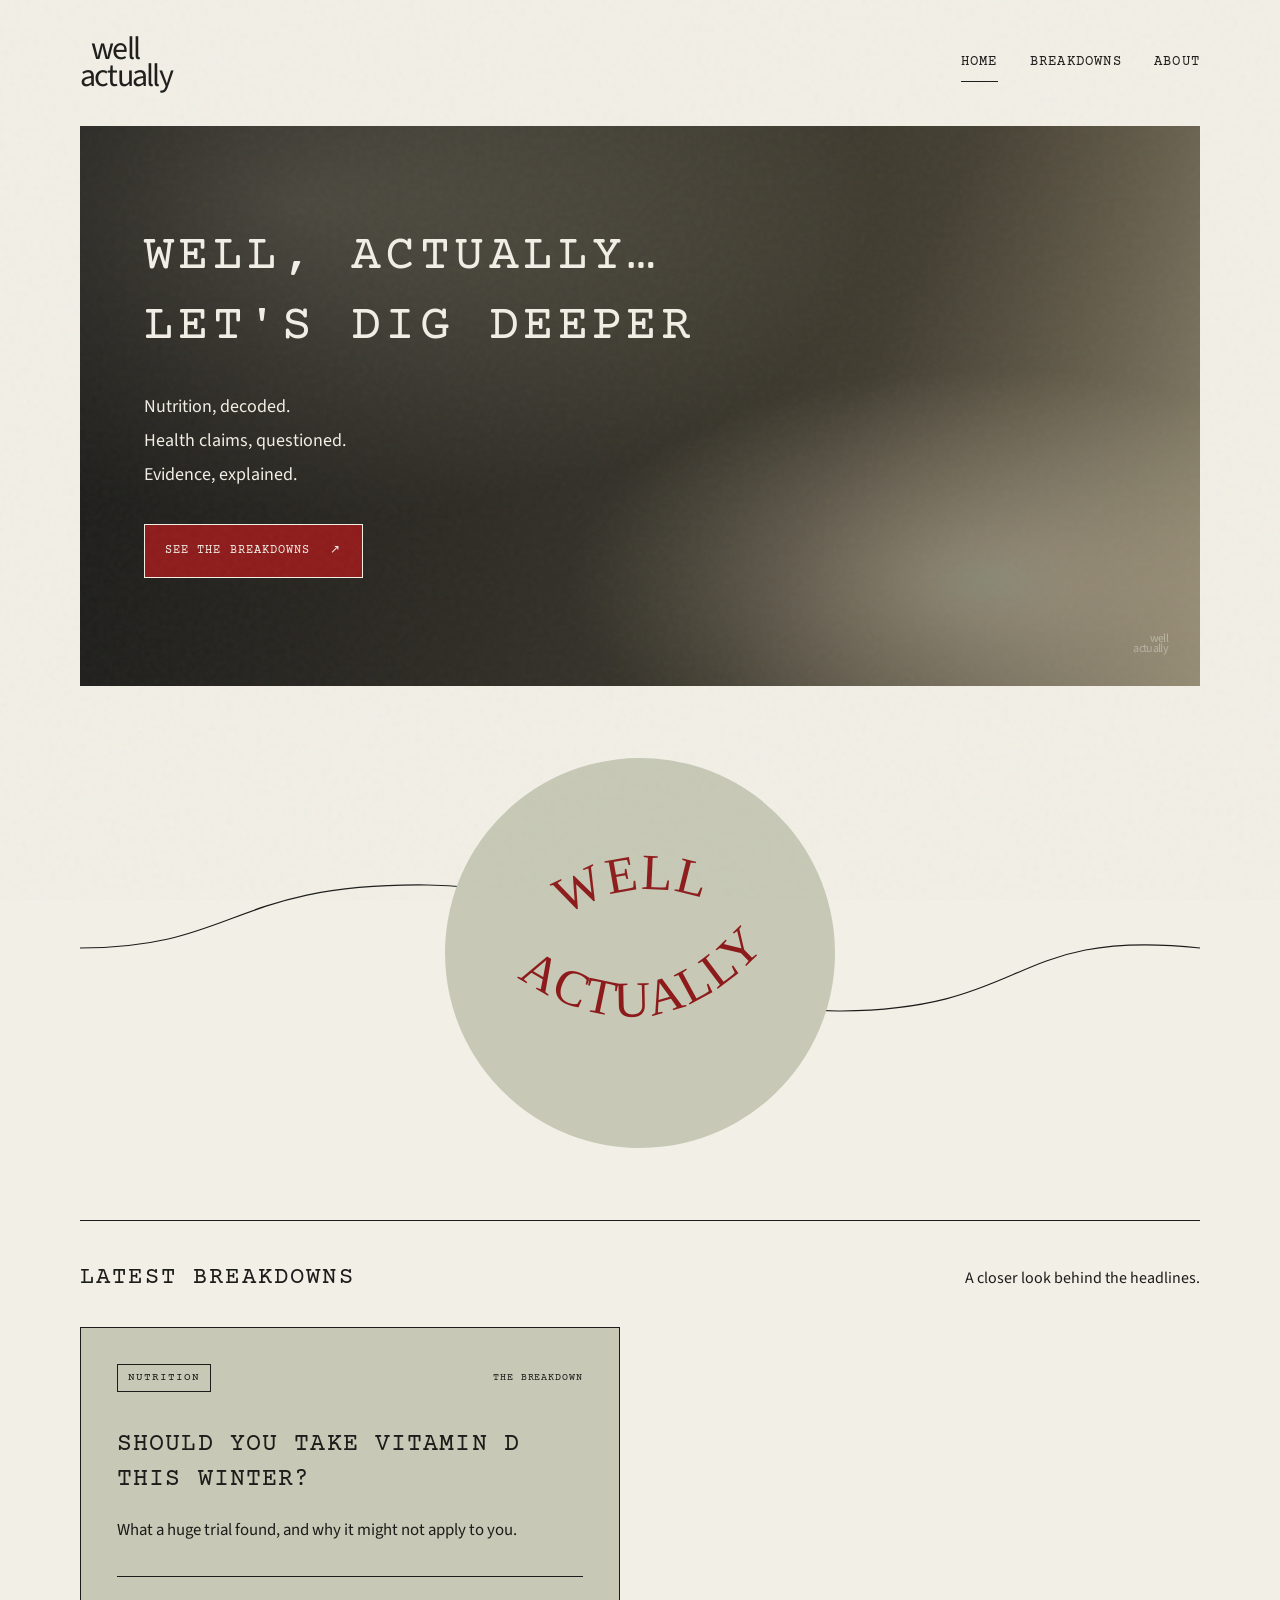
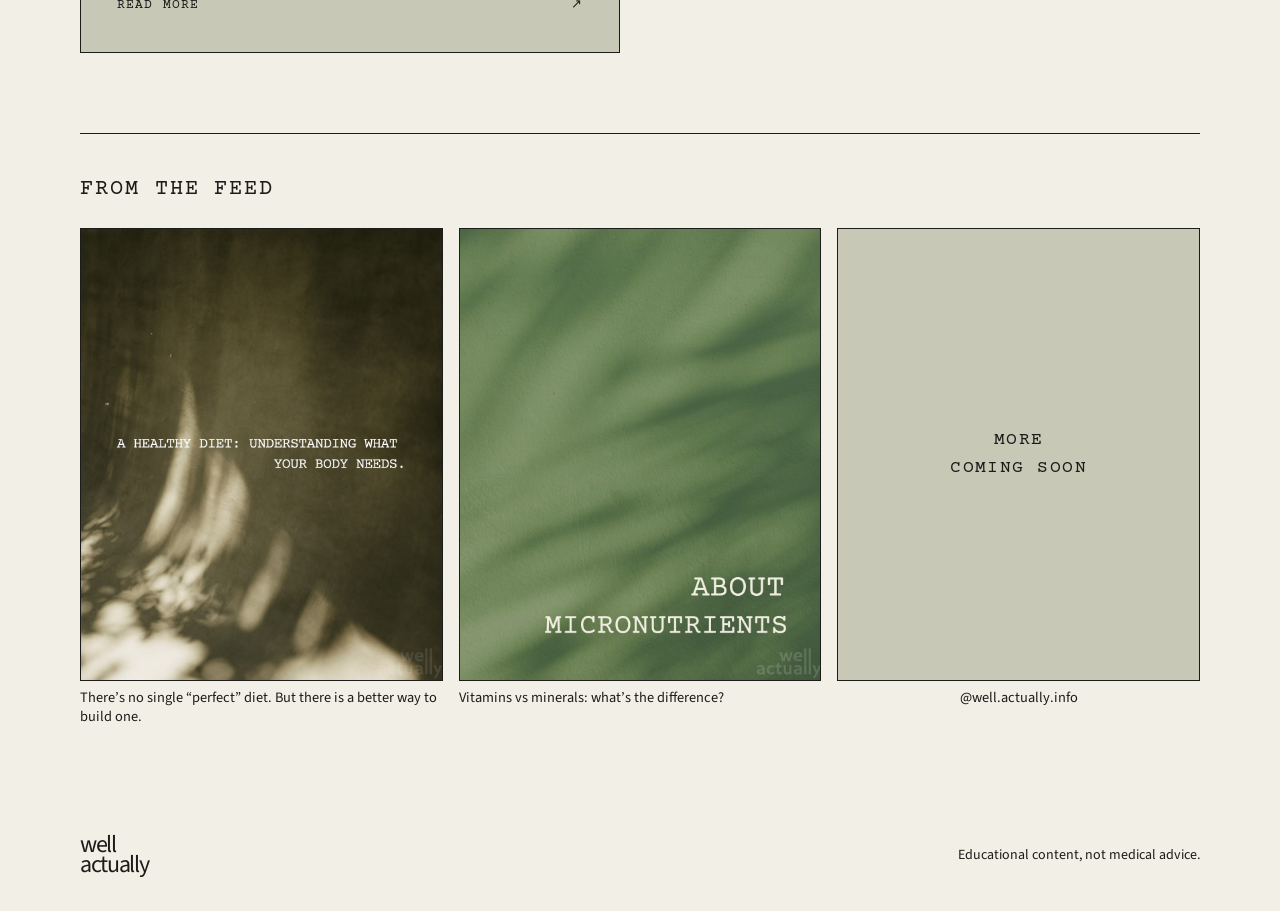
==== commit 9b60f676: "Add team pop-ups and move vitamin D to Nutrition" ====
--- a/index.html
+++ b/index.html
@@ -58,7 +58,7 @@
       <!-- Add future articles inside this grid using the same card structure. -->
       <div class="card-grid">
         <article class="breakdown-card">
-          <div class="card-top"><span class="tag">Vitamins</span><span class="card-label">The breakdown</span></div>
+          <div class="card-top"><span class="tag">Nutrition</span><span class="card-label">The breakdown</span></div>
           <h3>Should you take vitamin D this winter?</h3>
           <p>What a huge trial found, and why it might not apply to you.</p>
           <a class="read-more" href="breakdowns/vitamin-d.html">Read more <span aria-hidden="true">↗</span><span class="visually-hidden"> about vitamin D this winter</span></a>
--- a/style.css
+++ b/style.css
@@ -68,7 +68,7 @@
 /* Keep two columns on phones and add a third column on wider screens. */
 .feed-grid { display: grid; grid-template-columns: repeat(2, minmax(0, 1fr)); gap: 12px; }
 .feed-tile { min-width: 0; display: flex; flex-direction: column; gap: 8px; color: var(--color-ink); text-decoration: none; }
-.feed-image-frame, .more-square { display: grid; aspect-ratio: 1; overflow: hidden; border: 1px solid var(--color-ink); background: var(--color-sage); }
+.feed-image-frame, .more-square { display: grid; aspect-ratio: 4 / 5; overflow: hidden; border: 1px solid var(--color-ink); background: var(--color-sage); }
 .feed-image-frame img { display: block; width: 100%; height: 100%; object-fit: cover; transition: transform 180ms ease, opacity 180ms ease; }
 .feed-tile:hover .feed-image-frame img, .feed-tile:focus-visible .feed-image-frame img { transform: scale(1.035); opacity: .9; }
 .feed-caption { display: -webkit-box; min-height: 2.6em; overflow: hidden; color: var(--color-ink); font-size: .9rem; line-height: 1.3; -webkit-box-orient: vertical; -webkit-line-clamp: 2; }
@@ -117,6 +117,32 @@
 .study-checklist li { padding-block: 8px; }
 .study-checklist strong { display: block; font-family: 'Courier Prime', 'Courier New', monospace; font-size: .9rem; font-weight: 400; letter-spacing: .05em; text-transform: uppercase; }
 .study-checklist span { display: block; margin-top: 4px; }
+/* Team cards reuse the portrait shape and gentle image hover from the homepage feed. */
+.team-grid { display: grid; grid-template-columns: minmax(0, 1fr); gap: 24px; }
+.team-tile { display: flex; min-width: 0; flex-direction: column; gap: 8px; color: var(--color-ink); text-decoration: none; }
+.team-photo-frame, .dialog-photo-frame { position: relative; display: grid; aspect-ratio: 4 / 5; overflow: hidden; border: 1px solid var(--color-ink); background: var(--color-sage); }
+.team-photo-frame img, .dialog-photo-frame img { display: block; width: 100%; height: 100%; object-fit: cover; transition: transform 180ms ease, opacity 180ms ease; }
+.team-tile:hover .team-photo-frame img, .team-tile:focus-visible .team-photo-frame img { transform: scale(1.035); opacity: .9; }
+.team-initials { display: none; place-items: center; padding: 12px; background: var(--color-sage); font-family: 'Courier Prime', 'Courier New', monospace; font-size: clamp(1.5rem, 8vw, 3rem); letter-spacing: .08em; text-align: center; }
+.team-photo-frame.is-missing img, .dialog-photo-frame.is-missing img { display: none; }
+.team-photo-frame.is-missing .team-initials, .dialog-photo-frame.is-missing .team-initials { display: grid; }
+.team-name { font-family: 'Courier Prime', 'Courier New', monospace; font-size: 1.05rem; letter-spacing: .08em; text-transform: uppercase; }
+.team-role, .dialog-role { overflow-x: auto; font-size: .82rem; line-height: 1.4; white-space: nowrap; }
+.team-dialog { width: min(720px, calc(100% - 28px)); max-width: none; max-height: min(88vh, 900px); overflow: auto; padding: 0; border: 1px solid var(--color-ink); background: var(--color-paper); color: var(--color-ink); }
+.team-dialog::backdrop { background: rgb(28 28 26 / 68%); }
+.dialog-content { position: relative; padding: 24px; }
+.dialog-content::before { position: absolute; inset: 0; z-index: 0; pointer-events: none; content: ''; opacity: .045; background-image: url("data:image/svg+xml,%3Csvg viewBox='0 0 180 180' xmlns='http://www.w3.org/2000/svg'%3E%3Cfilter id='dialog-grain'%3E%3CfeTurbulence type='fractalNoise' baseFrequency='.85' numOctaves='3' stitchTiles='stitch'/%3E%3C/filter%3E%3Cpath filter='url(%23dialog-grain)' opacity='.8' d='M0 0h180v180H0z'/%3E%3C/svg%3E"); }
+.dialog-content > * { position: relative; }
+.dialog-photo-frame { width: min(100%, 260px); margin-bottom: 24px; }
+.dialog-content h2 { margin-bottom: 8px; font-size: 1.35rem; }
+.dialog-content > p { max-width: 620px; }
+.dialog-close { float: right; margin: 0 0 16px 16px; padding: 10px 12px; border: 1px solid var(--color-ink); background: transparent; color: var(--color-ink); font-family: 'Courier Prime', 'Courier New', monospace; font-size: .75rem; letter-spacing: .08em; cursor: pointer; }
+.dialog-close:hover { background: var(--color-accent); border-color: var(--color-accent); color: var(--color-paper); }
+.dialog-close:focus-visible { outline: 2px solid var(--color-accent); outline-offset: 3px; }
+.team-fun-fact { margin: 24px 0 0; color: var(--color-accent); font-family: 'Courier Prime', 'Courier New', monospace; letter-spacing: .04em; }
+@media (max-width: 719px) {
+  .team-dialog { min-height: 78vh; }
+}
 /* Hidden labels remain readable by assistive technology. */
 .visually-hidden, .skip-link:not(:focus) { position: absolute; width: 1px; height: 1px; padding: 0; overflow: hidden; clip-path: inset(50%); white-space: nowrap; }
 .skip-link:focus { display: block; padding: 12px 20px; background: var(--color-ink); color: var(--color-paper); }
@@ -135,8 +161,10 @@
   .feed-section { padding-block: 40px 72px; }
   .feed-section h2 { margin-bottom: 24px; }
   .feed-grid { grid-template-columns: repeat(3, minmax(0, 1fr)); gap: 16px; }
+  .team-grid { grid-template-columns: repeat(3, minmax(0, 1fr)); gap: 16px; }
+  .dialog-content { padding: 36px; }
 }
 @media (prefers-reduced-motion: reduce) {
   html { scroll-behavior: auto; }
-  .feed-image-frame img { transition: none; }
+  .feed-image-frame img, .team-photo-frame img { transition: none; }
 }
